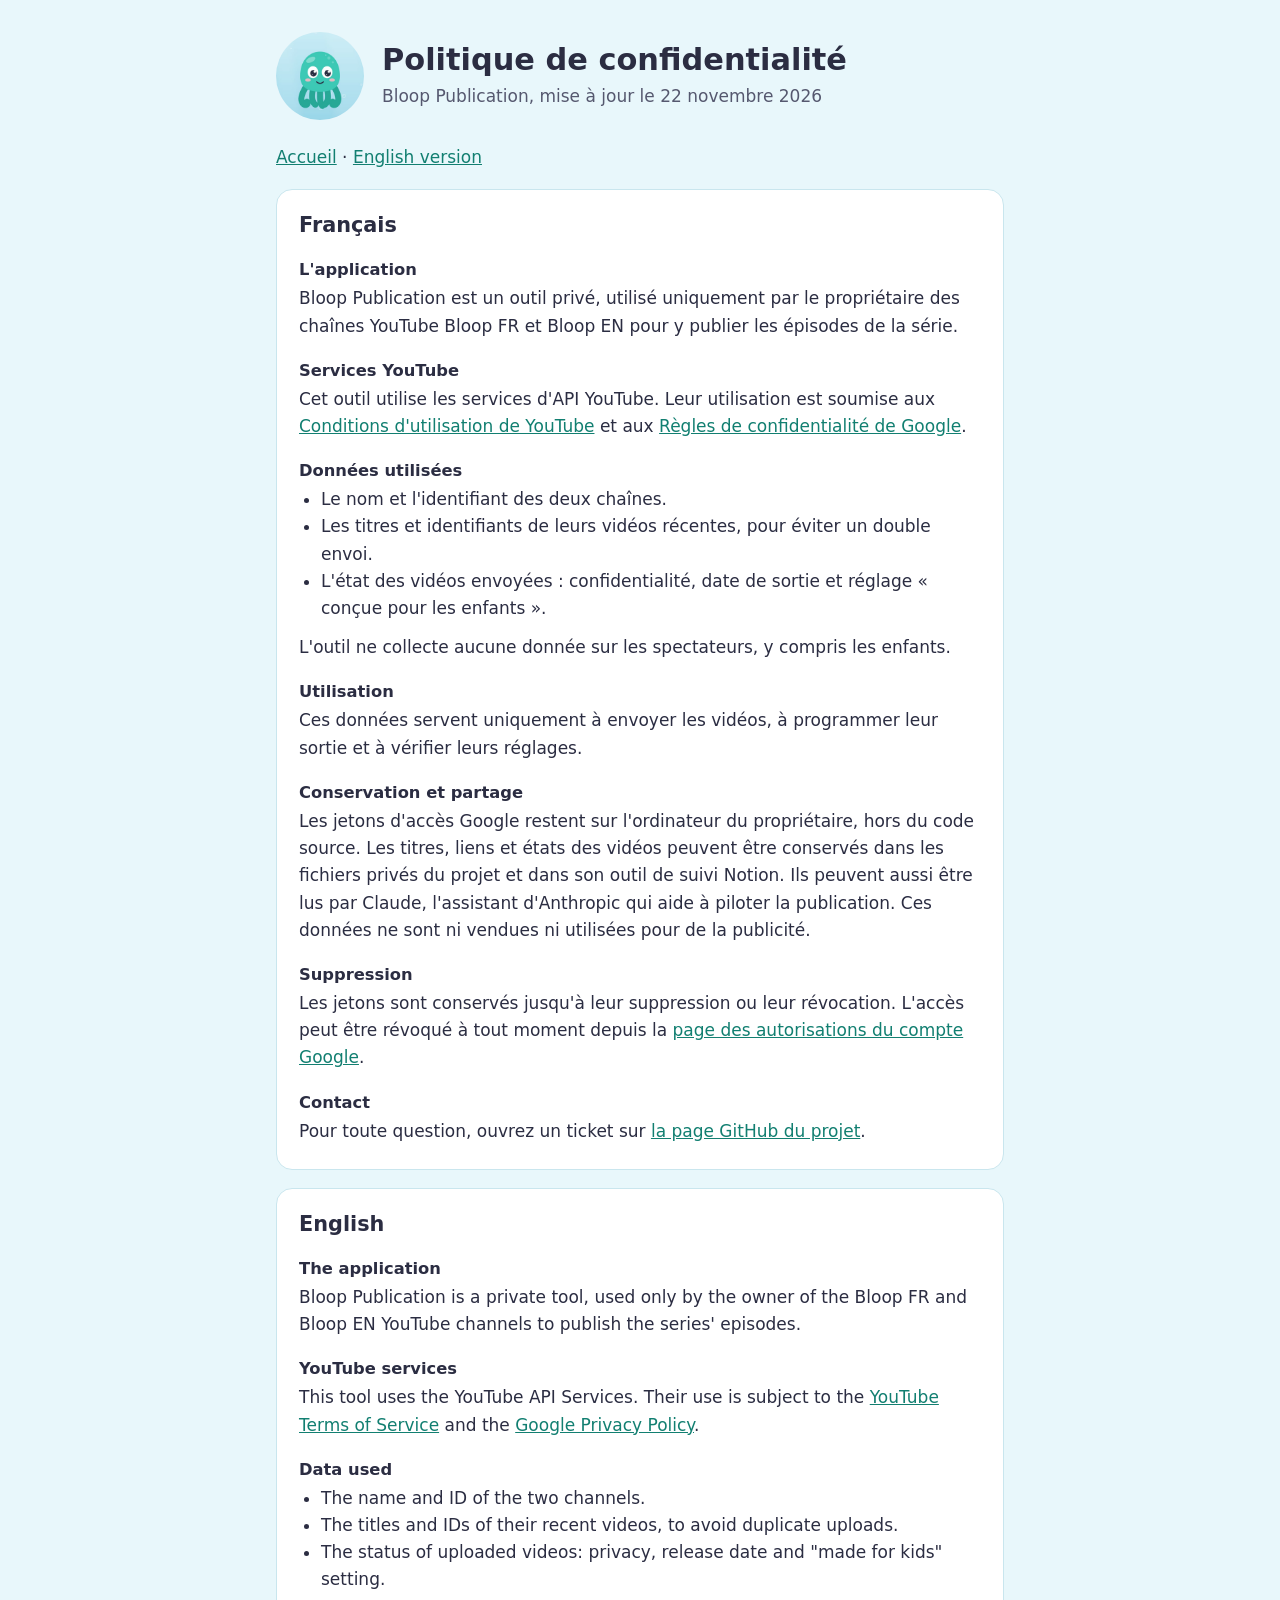
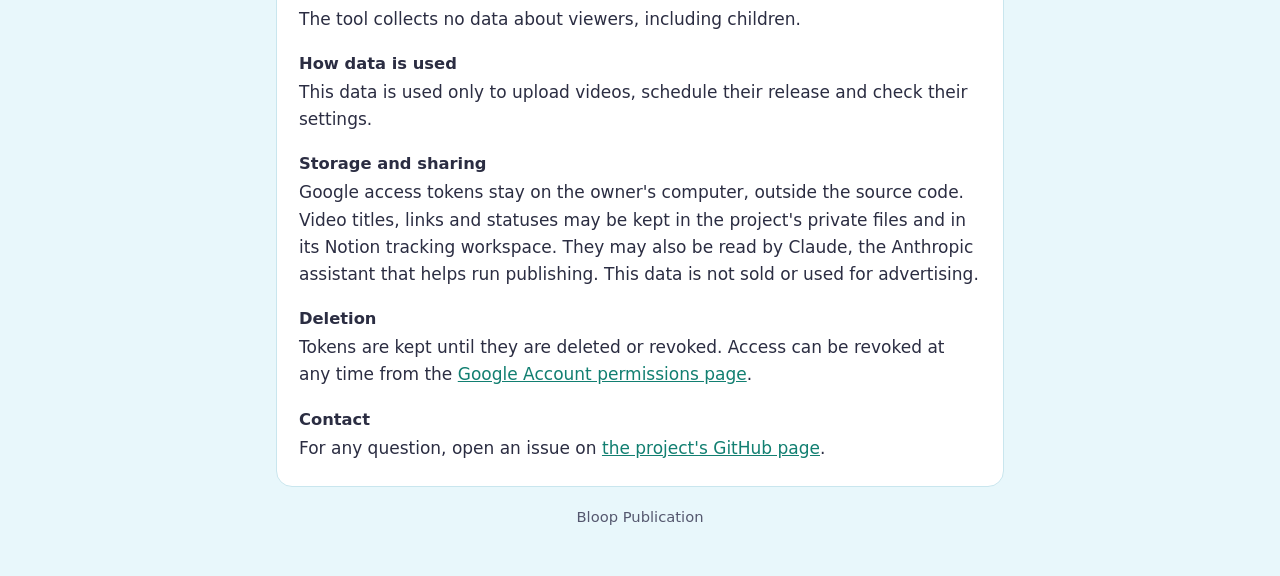
==== privacy.html @ 130cdbe7 "Mini-site de Bloop Publication Co-Authored-By: Claude Opus 5.5 <noreply@anthropic.com>" ====
<!doctype html>
<html lang="fr">
<head>
  <meta charset="utf-8">
  <meta name="viewport" content="width=device-width, initial-scale=1">
  <title>Confidentialité Bloop Publication</title>
  <meta name="description" content="Politique de confidentialité de l'outil Bloop Publication.">
  <link rel="icon" href="bloop.png">
  <link rel="stylesheet" href="style.css">
</head>
<body>
<main>
  <header>
    <img src="bloop.png" alt="Bloop, un petit poulpe turquoise">
    <div>
      <h1>Politique de confidentialité</h1>
      <p>Bloop Publication, mise à jour le 22 novembre 2026</p>
    </div>
  </header>

  <p class="lang-nav"><a href="index.html">Accueil</a> · <a href="#en">English version</a></p>

  <section>
    <h2>Français</h2>

    <h3>L'application</h3>
    <p>Bloop Publication est un outil privé, utilisé uniquement par le propriétaire des chaînes YouTube Bloop FR et Bloop EN pour y publier les épisodes de la série.</p>

    <h3>Services YouTube</h3>
    <p>Cet outil utilise les services d'API YouTube. Leur utilisation est soumise aux <a href="https://www.youtube.com/t/terms">Conditions d'utilisation de YouTube</a> et aux <a href="https://policies.google.com/privacy">Règles de confidentialité de Google</a>.</p>

    <h3>Données utilisées</h3>
    <ul>
      <li>Le nom et l'identifiant des deux chaînes.</li>
      <li>Les titres et identifiants de leurs vidéos récentes, pour éviter un double envoi.</li>
      <li>L'état des vidéos envoyées : confidentialité, date de sortie et réglage « conçue pour les enfants ».</li>
    </ul>
    <p>L'outil ne collecte aucune donnée sur les spectateurs, y compris les enfants.</p>

    <h3>Utilisation</h3>
    <p>Ces données servent uniquement à envoyer les vidéos, à programmer leur sortie et à vérifier leurs réglages.</p>

    <h3>Conservation et partage</h3>
    <p>Les jetons d'accès Google restent sur l'ordinateur du propriétaire, hors du code source. Les titres, liens et états des vidéos peuvent être conservés dans les fichiers privés du projet et dans son outil de suivi Notion. Ils peuvent aussi être lus par Claude, l'assistant d'Anthropic qui aide à piloter la publication. Ces données ne sont ni vendues ni utilisées pour de la publicité.</p>

    <h3>Suppression</h3>
    <p>Les jetons sont conservés jusqu'à leur suppression ou leur révocation. L'accès peut être révoqué à tout moment depuis la <a href="https://myaccount.google.com/permissions">page des autorisations du compte Google</a>.</p>

    <h3>Contact</h3>
    <p>Pour toute question, ouvrez un ticket sur <a href="https://github.com/BryanT47310/bloop-publication/issues">la page GitHub du projet</a>.</p>
  </section>

  <section id="en" lang="en">
    <h2>English</h2>

    <h3>The application</h3>
    <p>Bloop Publication is a private tool, used only by the owner of the Bloop FR and Bloop EN YouTube channels to publish the series' episodes.</p>

    <h3>YouTube services</h3>
    <p>This tool uses the YouTube API Services. Their use is subject to the <a href="https://www.youtube.com/t/terms">YouTube Terms of Service</a> and the <a href="https://policies.google.com/privacy">Google Privacy Policy</a>.</p>

    <h3>Data used</h3>
    <ul>
      <li>The name and ID of the two channels.</li>
      <li>The titles and IDs of their recent videos, to avoid duplicate uploads.</li>
      <li>The status of uploaded videos: privacy, release date and "made for kids" setting.</li>
    </ul>
    <p>The tool collects no data about viewers, including children.</p>

    <h3>How data is used</h3>
    <p>This data is used only to upload videos, schedule their release and check their settings.</p>

    <h3>Storage and sharing</h3>
    <p>Google access tokens stay on the owner's computer, outside the source code. Video titles, links and statuses may be kept in the project's private files and in its Notion tracking workspace. They may also be read by Claude, the Anthropic assistant that helps run publishing. This data is not sold or used for advertising.</p>

    <h3>Deletion</h3>
    <p>Tokens are kept until they are deleted or revoked. Access can be revoked at any time from the <a href="https://myaccount.google.com/permissions">Google Account permissions page</a>.</p>

    <h3>Contact</h3>
    <p>For any question, open an issue on <a href="https://github.com/BryanT47310/bloop-publication/issues">the project's GitHub page</a>.</p>
  </section>

  <footer>Bloop Publication</footer>
</main>
</body>
</html>
---- style.css ----
:root {
  --bg: #e8f7fb;
  --card: #ffffff;
  --ink: #2b2d42;
  --muted: #55586f;
  --accent: #127f71;
  --line: #c9e6ee;
}

@media (prefers-color-scheme: dark) {
  :root {
    --bg: #14233a;
    --card: #1d3050;
    --ink: #f2f6fb;
    --muted: #c1cbdb;
    --accent: #6fe0cf;
    --line: #34496b;
  }
}

* { box-sizing: border-box; }

body {
  margin: 0;
  background: var(--bg);
  color: var(--ink);
  font-family: system-ui, -apple-system, "Segoe UI", Roboto, Arial, sans-serif;
  font-size: 17px;
  line-height: 1.6;
}

main { max-width: 760px; margin: 0 auto; padding: 32px 16px 48px; }

header { display: flex; align-items: center; gap: 18px; margin-bottom: 24px; }
header img { width: 88px; height: 88px; border-radius: 50%; flex: none; }
header h1 { margin: 0; font-size: 1.9rem; line-height: 1.2; }
header p { margin: 4px 0 0; color: var(--muted); }

section {
  background: var(--card);
  border: 1px solid var(--line);
  border-radius: 16px;
  padding: 22px 22px 12px;
  margin-bottom: 18px;
}

h2 { margin: 0 0 8px; font-size: 1.3rem; line-height: 1.3; }
h3 { margin: 18px 0 2px; font-size: 1.02rem; }
p, ul { margin: 0 0 12px; }
ul { padding-left: 22px; }
a { color: var(--accent); overflow-wrap: anywhere; }
.lang-nav { margin-bottom: 18px; }
footer { color: var(--muted); font-size: .92rem; text-align: center; }
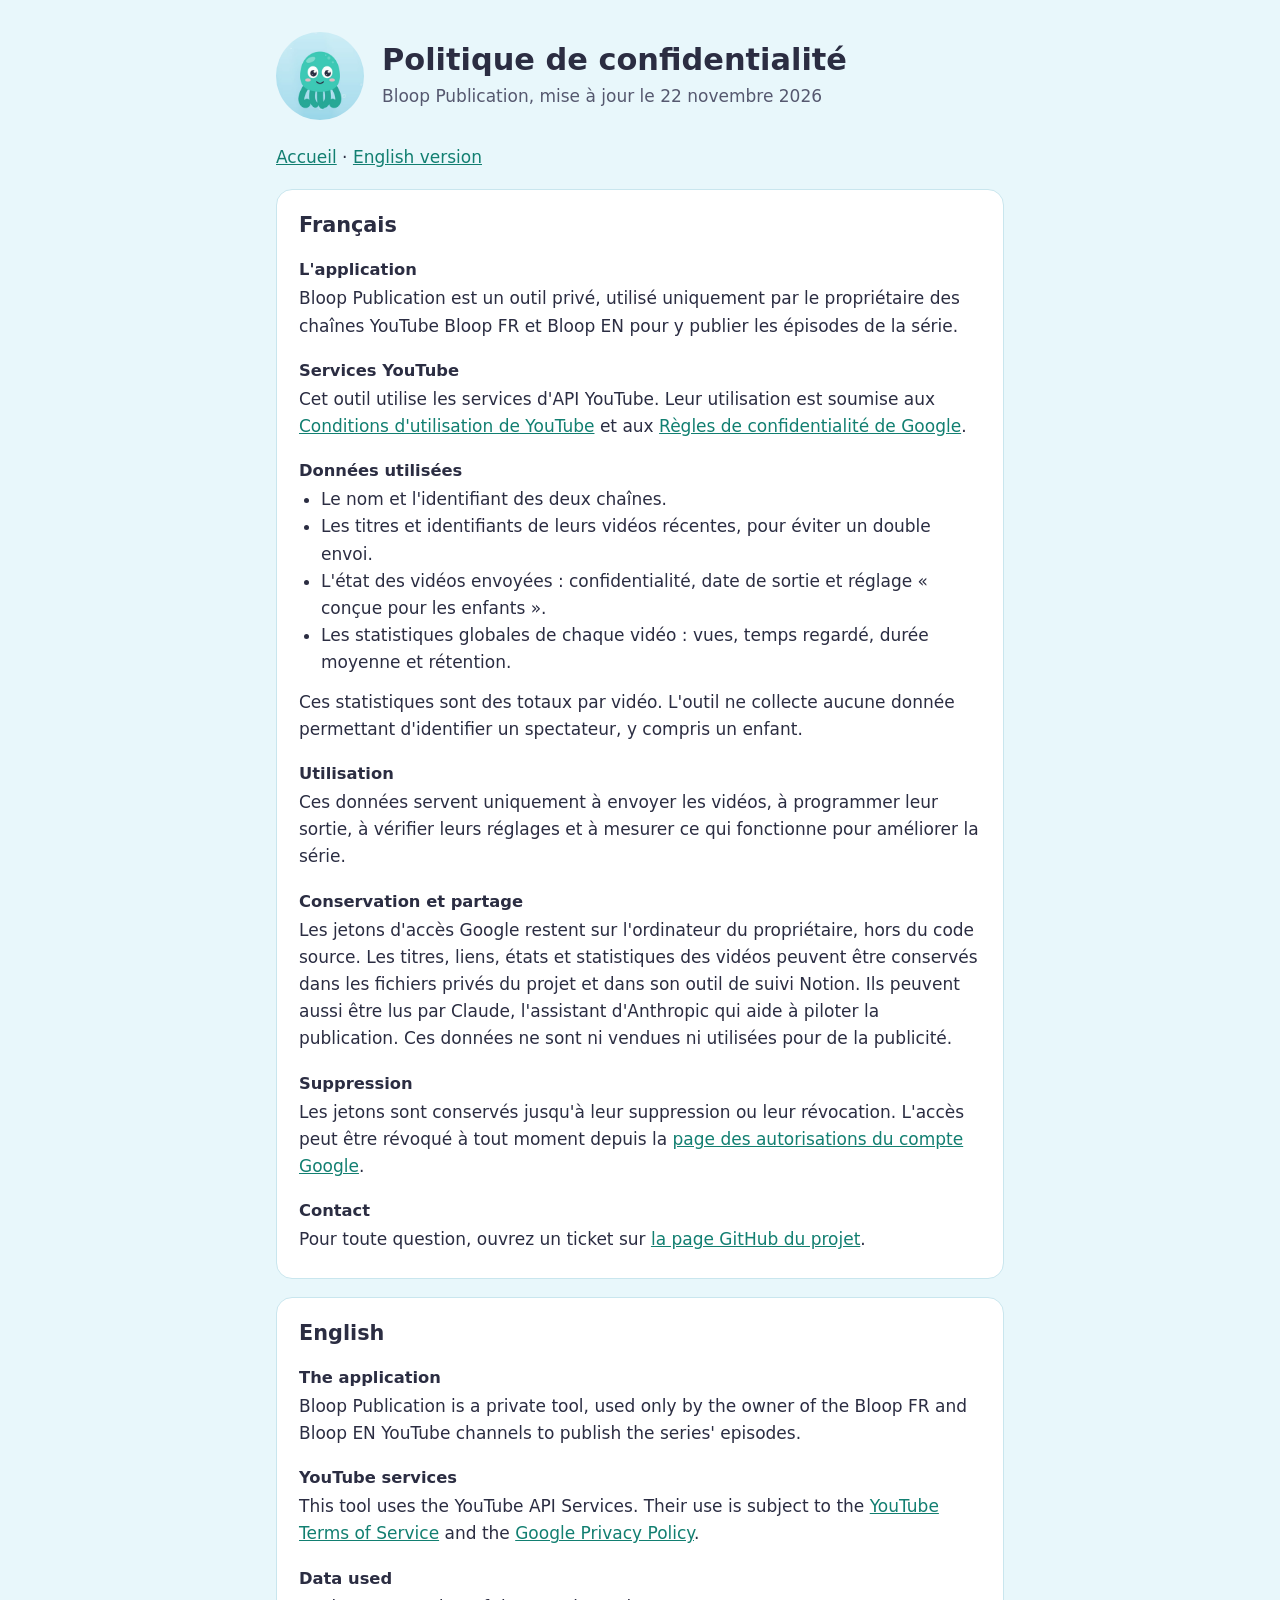
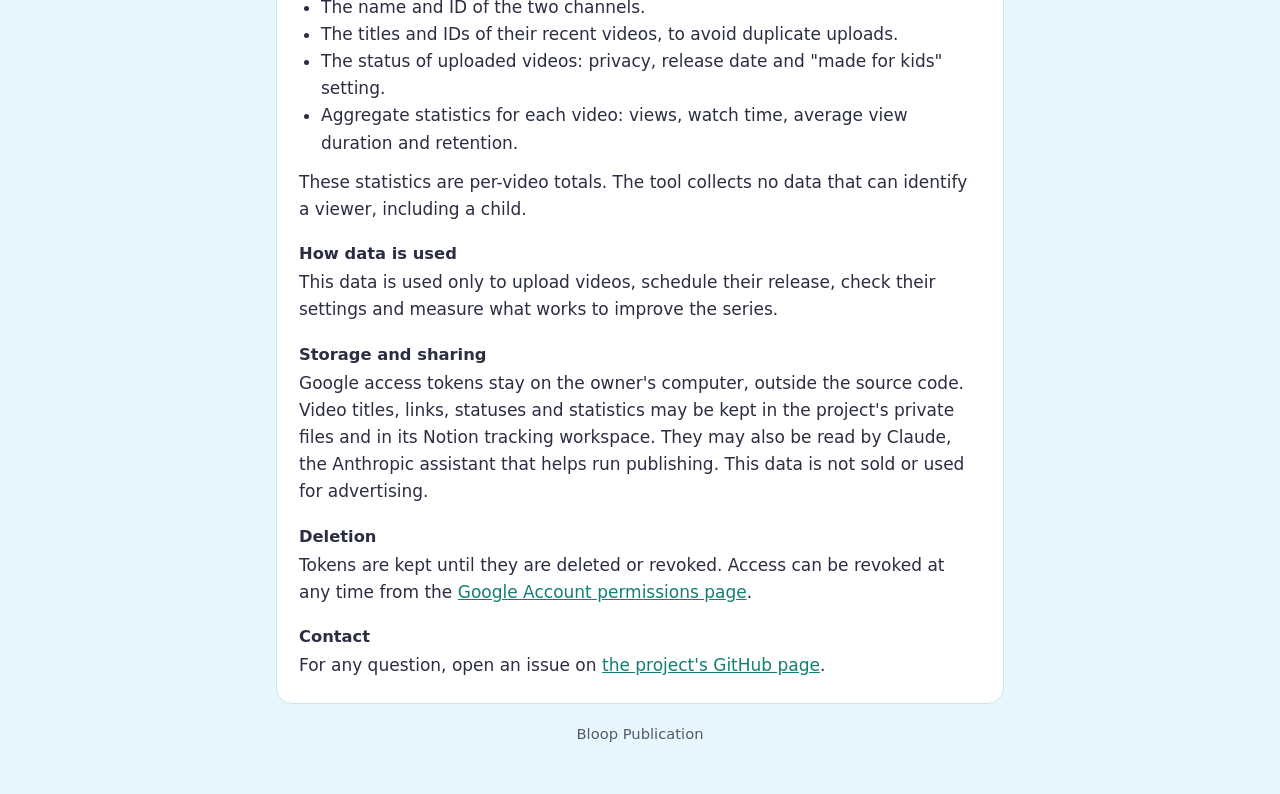
==== commit d8394580: "Confidentialité : ajoute les statistiques globales Co-Authored-By: Claude Opus 5.5 <noreply@anthropi" ====
--- a/privacy.html
+++ b/privacy.html
@@ -34,14 +34,15 @@
       <li>Le nom et l'identifiant des deux chaînes.</li>
       <li>Les titres et identifiants de leurs vidéos récentes, pour éviter un double envoi.</li>
       <li>L'état des vidéos envoyées : confidentialité, date de sortie et réglage « conçue pour les enfants ».</li>
+      <li>Les statistiques globales de chaque vidéo : vues, temps regardé, durée moyenne et rétention.</li>
     </ul>
-    <p>L'outil ne collecte aucune donnée sur les spectateurs, y compris les enfants.</p>
+    <p>Ces statistiques sont des totaux par vidéo. L'outil ne collecte aucune donnée permettant d'identifier un spectateur, y compris un enfant.</p>
 
     <h3>Utilisation</h3>
-    <p>Ces données servent uniquement à envoyer les vidéos, à programmer leur sortie et à vérifier leurs réglages.</p>
+    <p>Ces données servent uniquement à envoyer les vidéos, à programmer leur sortie, à vérifier leurs réglages et à mesurer ce qui fonctionne pour améliorer la série.</p>
 
     <h3>Conservation et partage</h3>
-    <p>Les jetons d'accès Google restent sur l'ordinateur du propriétaire, hors du code source. Les titres, liens et états des vidéos peuvent être conservés dans les fichiers privés du projet et dans son outil de suivi Notion. Ils peuvent aussi être lus par Claude, l'assistant d'Anthropic qui aide à piloter la publication. Ces données ne sont ni vendues ni utilisées pour de la publicité.</p>
+    <p>Les jetons d'accès Google restent sur l'ordinateur du propriétaire, hors du code source. Les titres, liens, états et statistiques des vidéos peuvent être conservés dans les fichiers privés du projet et dans son outil de suivi Notion. Ils peuvent aussi être lus par Claude, l'assistant d'Anthropic qui aide à piloter la publication. Ces données ne sont ni vendues ni utilisées pour de la publicité.</p>
 
     <h3>Suppression</h3>
     <p>Les jetons sont conservés jusqu'à leur suppression ou leur révocation. L'accès peut être révoqué à tout moment depuis la <a href="https://myaccount.google.com/permissions">page des autorisations du compte Google</a>.</p>
@@ -64,14 +65,15 @@
       <li>The name and ID of the two channels.</li>
       <li>The titles and IDs of their recent videos, to avoid duplicate uploads.</li>
       <li>The status of uploaded videos: privacy, release date and "made for kids" setting.</li>
+      <li>Aggregate statistics for each video: views, watch time, average view duration and retention.</li>
     </ul>
-    <p>The tool collects no data about viewers, including children.</p>
+    <p>These statistics are per-video totals. The tool collects no data that can identify a viewer, including a child.</p>
 
     <h3>How data is used</h3>
-    <p>This data is used only to upload videos, schedule their release and check their settings.</p>
+    <p>This data is used only to upload videos, schedule their release, check their settings and measure what works to improve the series.</p>
 
     <h3>Storage and sharing</h3>
-    <p>Google access tokens stay on the owner's computer, outside the source code. Video titles, links and statuses may be kept in the project's private files and in its Notion tracking workspace. They may also be read by Claude, the Anthropic assistant that helps run publishing. This data is not sold or used for advertising.</p>
+    <p>Google access tokens stay on the owner's computer, outside the source code. Video titles, links, statuses and statistics may be kept in the project's private files and in its Notion tracking workspace. They may also be read by Claude, the Anthropic assistant that helps run publishing. This data is not sold or used for advertising.</p>
 
     <h3>Deletion</h3>
     <p>Tokens are kept until they are deleted or revoked. Access can be revoked at any time from the <a href="https://myaccount.google.com/permissions">Google Account permissions page</a>.</p>
